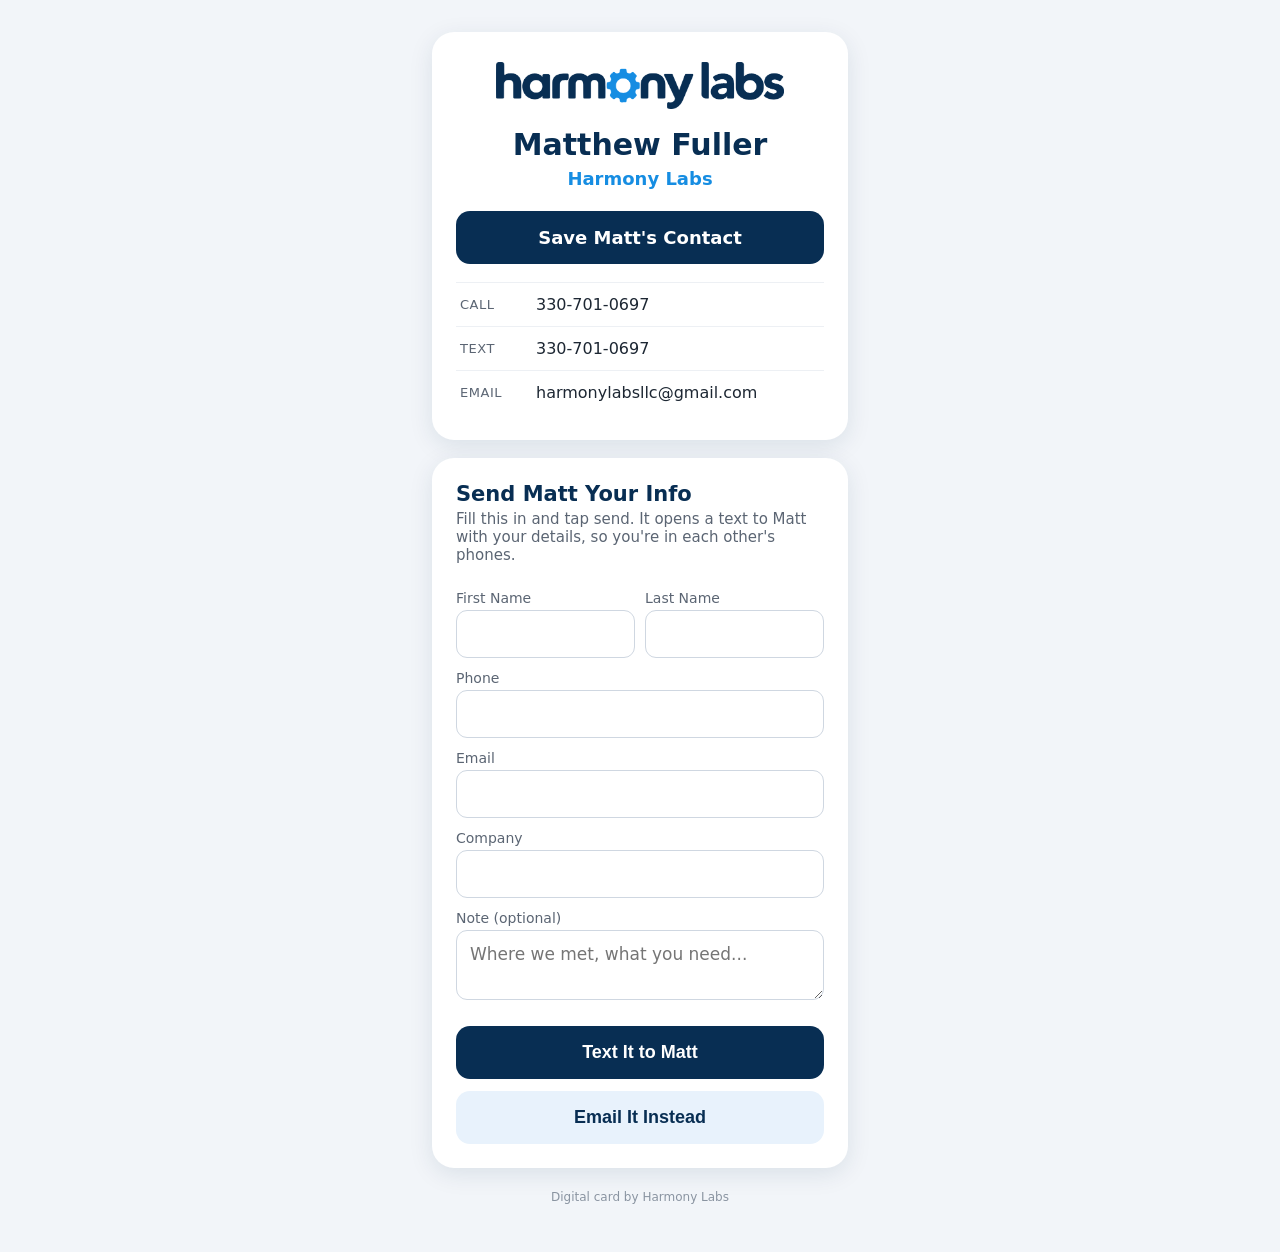
==== matt/index.html @ 191f4766 "Digital contact cards: Matt Fuller (Harmony Labs) Co-Authored-By: Claude Opus 5.5 <noreply@anthropic" ====
<!DOCTYPE html>
<html lang="en">
<head>
<meta charset="utf-8">
<meta name="viewport" content="width=device-width, initial-scale=1">
<title>Matthew Fuller | Harmony Labs</title>
<meta name="robots" content="noindex">
<style>
  :root { --dark: #082E53; --accent: #168DE2; }
  * { box-sizing: border-box; }
  body { margin: 0; font-family: system-ui, -apple-system, "Segoe UI", Roboto, sans-serif;
         background: #f2f5f9; color: #1d2733; }
  .card { max-width: 460px; margin: 0 auto; padding: 32px 22px 48px; }
  .top { background: #fff; border-radius: 22px; padding: 30px 24px 26px; text-align: center;
          box-shadow: 0 6px 24px rgba(8, 46, 83, .10); }
  .logo { max-width: 78%; max-height: 90px; margin: 0 auto 18px; display: block; }
  h1 { margin: 0; font-size: 30px; color: var(--dark); }
  .sub { margin: 6px 0 0; color: var(--accent); font-size: 18px; font-weight: 600; }
  .tag { margin: 10px 0 0; color: #5b6573; font-size: 15px; }
  .btn { display: block; width: 100%; padding: 16px; border: 0; border-radius: 14px;
          font-size: 18px; font-weight: 700; text-align: center; text-decoration: none;
          cursor: pointer; margin-top: 12px; }
  .primary { background: var(--dark); color: #fff; margin-top: 22px; }
  .secondary { background: #e8f2fc; color: var(--dark); }
  .rows { margin-top: 18px; text-align: left; }
  .rows a { display: flex; gap: 12px; align-items: center; padding: 12px 4px;
             border-top: 1px solid #edf0f4; color: #1d2733; text-decoration: none; font-size: 16px; }
  .rows span { width: 64px; color: #5b6573; font-size: 13px; text-transform: uppercase; letter-spacing: .04em; }
  .share { background: #fff; border-radius: 22px; padding: 24px; margin-top: 18px;
            box-shadow: 0 6px 24px rgba(8, 46, 83, .10); }
  h2 { margin: 0 0 4px; font-size: 21px; color: var(--dark); }
  .hint { margin: 0 0 14px; color: #5b6573; font-size: 15px; }
  label { display: block; font-size: 14px; color: #5b6573; margin: 12px 0 4px; }
  input, textarea { width: 100%; padding: 13px; font-size: 17px; border: 1px solid #cfd7e1;
                     border-radius: 11px; font-family: inherit; }
  textarea { min-height: 70px; }
  .two { display: flex; gap: 10px; } .two > div { flex: 1; }
  .err { color: #b3261e; font-size: 14px; margin-top: 10px; display: none; }
  .foot { text-align: center; color: #8a94a1; font-size: 12px; margin-top: 22px; }
</style>
</head>
<body>
<div class="card">
  <div class="top">
    <img class="logo" src="../assets/harmony-labs-logo.png" alt="Harmony Labs logo">
    <h1>Matthew Fuller</h1>
    <p class="sub">Harmony Labs</p>
    
    <a class="btn primary" href="contact.vcf">Save Matt's Contact</a>
    <div class="rows">
      <a href="tel:+13307010697"><span>Call</span>330-701-0697</a>
      <a href="sms:+13307010697"><span>Text</span>330-701-0697</a>
      <a href="mailto:harmonylabsllc@gmail.com"><span>Email</span>harmonylabsllc@gmail.com</a>
    </div>
  </div>

  <div class="share">
    <h2>Send Matt Your Info</h2>
    <p class="hint">Fill this in and tap send. It opens a text to Matt with your details, so you're in each other's phones.</p>
    <div class="two">
      <div><label for="fn">First Name</label><input id="fn" autocomplete="given-name"></div>
      <div><label for="ln">Last Name</label><input id="ln" autocomplete="family-name"></div>
    </div>
    <label for="ph">Phone</label><input id="ph" type="tel" autocomplete="tel">
    <label for="em">Email</label><input id="em" type="email" autocomplete="email">
    <label for="co">Company</label><input id="co" autocomplete="organization">
    <label for="nt">Note (optional)</label><textarea id="nt" placeholder="Where we met, what you need..."></textarea>
    <div class="err" id="err">Please add your name and a phone or email.</div>
    <button class="btn primary" id="sendText" type="button">Text It to Matt</button>
    <button class="btn secondary" id="sendEmail" type="button">Email It Instead</button>
  </div>
  <div class="foot">Digital card by Harmony Labs</div>
</div>
<script>
  var TEXT_TO = "+13307010697";
  var EMAIL_TO = "harmonylabsllc@gmail.com";
  function v(id) { return document.getElementById(id).value.trim(); }
  function message() {
    var name = (v("fn") + " " + v("ln")).trim();
    if (!name || (!v("ph") && !v("em"))) {
      document.getElementById("err").style.display = "block";
      return null;
    }
    document.getElementById("err").style.display = "none";
    var m = ["New contact from your card:", "Name: " + name];
    if (v("co")) m.push("Company: " + v("co"));
    if (v("ph")) m.push("Phone: " + v("ph"));
    if (v("em")) m.push("Email: " + v("em"));
    if (v("nt")) m.push("Note: " + v("nt"));
    return { name: name, body: m.join("\n") };
  }
  document.getElementById("sendText").onclick = function () {
    var m = message(); if (!m) return;
    window.location.href = "sms:" + TEXT_TO + "?body=" + encodeURIComponent(m.body);
  };
  var eb = document.getElementById("sendEmail");
  if (eb) eb.onclick = function () {
    var m = message(); if (!m) return;
    window.location.href = "mailto:" + EMAIL_TO + "?subject=" +
      encodeURIComponent("New contact: " + m.name) + "&body=" + encodeURIComponent(m.body);
  };
</script>
</body>
</html>
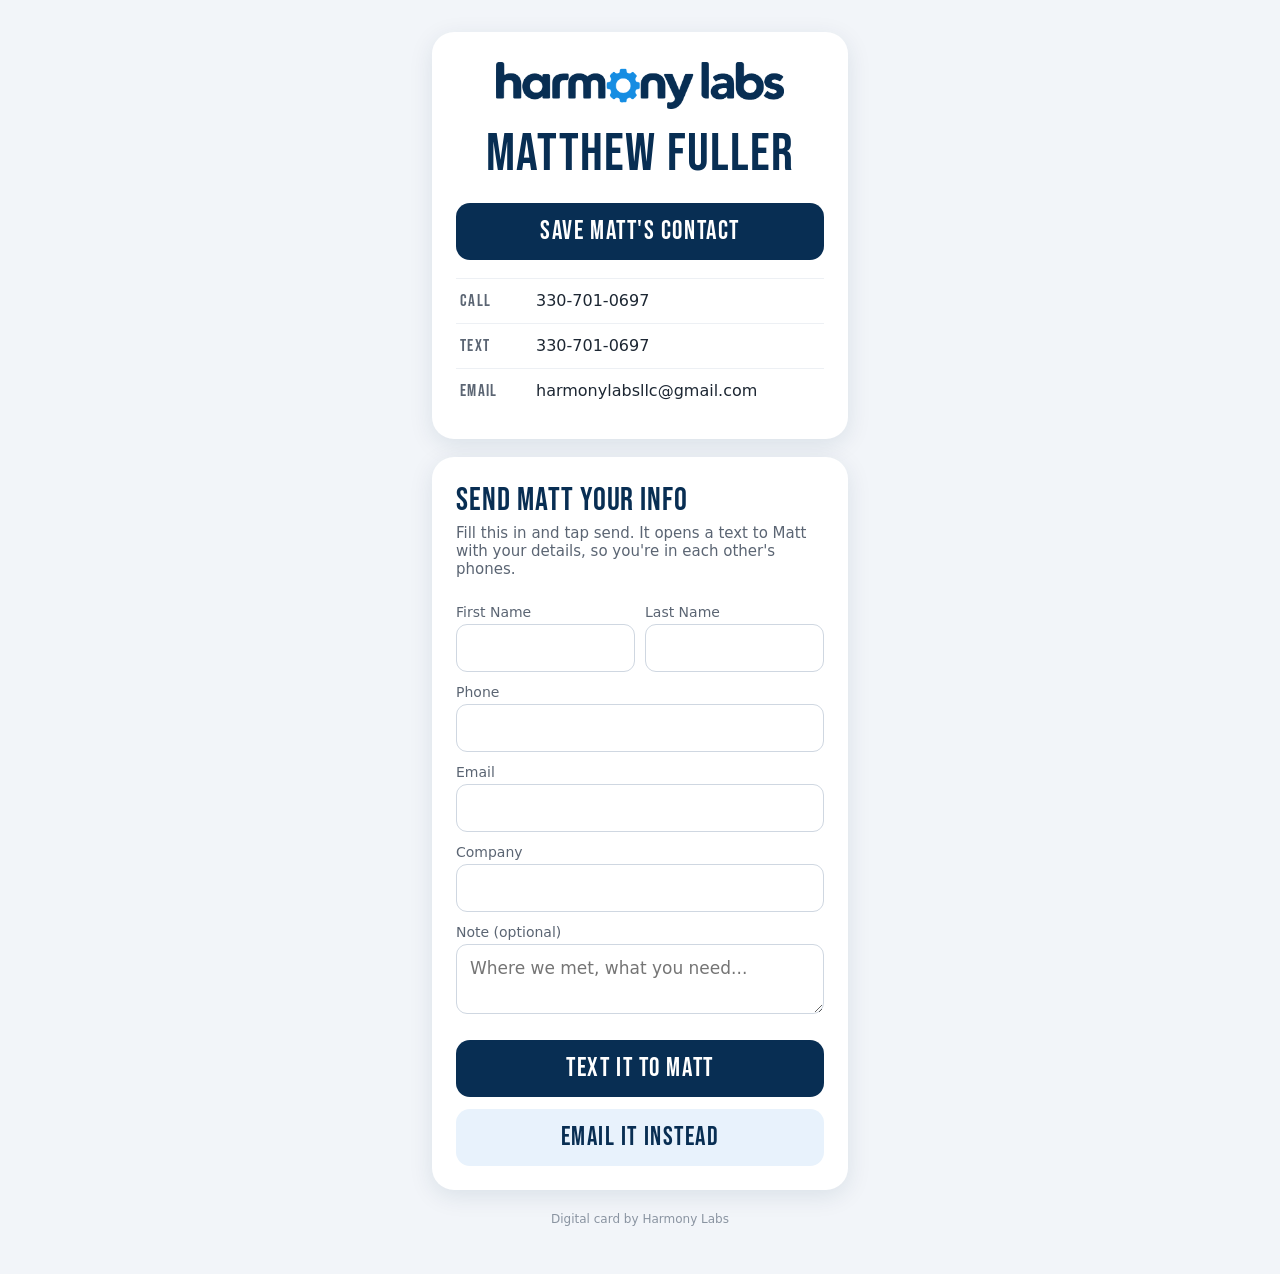
==== commit 52590731: "Card style: Bebas Neue headings, drop repeated business name under logo Co-Authored-By: Claude Opus " ====
--- a/matt/index.html
+++ b/matt/index.html
@@ -5,8 +5,11 @@
 <meta name="viewport" content="width=device-width, initial-scale=1">
 <title>Matthew Fuller | Harmony Labs</title>
 <meta name="robots" content="noindex">
+<link rel="preconnect" href="https://fonts.googleapis.com">
+<link rel="preconnect" href="https://fonts.gstatic.com" crossorigin>
+<link href="https://fonts.googleapis.com/css2?family=Bebas+Neue&display=swap" rel="stylesheet">
 <style>
-  :root { --dark: #082E53; --accent: #168DE2; }
+  :root { --dark: #082E53; --accent: #168DE2; --head: "Bebas Neue", Impact, "Arial Narrow", sans-serif; }
   * { box-sizing: border-box; }
   body { margin: 0; font-family: system-ui, -apple-system, "Segoe UI", Roboto, sans-serif;
          background: #f2f5f9; color: #1d2733; }
@@ -14,21 +17,21 @@
   .top { background: #fff; border-radius: 22px; padding: 30px 24px 26px; text-align: center;
           box-shadow: 0 6px 24px rgba(8, 46, 83, .10); }
   .logo { max-width: 78%; max-height: 90px; margin: 0 auto 18px; display: block; }
-  h1 { margin: 0; font-size: 30px; color: var(--dark); }
-  .sub { margin: 6px 0 0; color: var(--accent); font-size: 18px; font-weight: 600; }
+  h1 { margin: 0; font-family: var(--head); font-weight: 400; font-size: 54px; letter-spacing: .02em; line-height: 1; color: var(--dark); }
+  .sub { margin: 8px 0 0; color: var(--accent); font-family: var(--head); font-weight: 400; font-size: 24px; letter-spacing: .08em; }
   .tag { margin: 10px 0 0; color: #5b6573; font-size: 15px; }
-  .btn { display: block; width: 100%; padding: 16px; border: 0; border-radius: 14px;
-          font-size: 18px; font-weight: 700; text-align: center; text-decoration: none;
+  .btn { display: block; width: 100%; padding: 13px; border: 0; border-radius: 14px;
+          font-family: var(--head); font-size: 26px; font-weight: 400; letter-spacing: .06em; text-align: center; text-decoration: none;
           cursor: pointer; margin-top: 12px; }
   .primary { background: var(--dark); color: #fff; margin-top: 22px; }
   .secondary { background: #e8f2fc; color: var(--dark); }
   .rows { margin-top: 18px; text-align: left; }
   .rows a { display: flex; gap: 12px; align-items: center; padding: 12px 4px;
              border-top: 1px solid #edf0f4; color: #1d2733; text-decoration: none; font-size: 16px; }
-  .rows span { width: 64px; color: #5b6573; font-size: 13px; text-transform: uppercase; letter-spacing: .04em; }
+  .rows span { width: 64px; color: #5b6573; font-family: var(--head); font-size: 17px; text-transform: uppercase; letter-spacing: .08em; }
   .share { background: #fff; border-radius: 22px; padding: 24px; margin-top: 18px;
             box-shadow: 0 6px 24px rgba(8, 46, 83, .10); }
-  h2 { margin: 0 0 4px; font-size: 21px; color: var(--dark); }
+  h2 { margin: 0 0 4px; font-family: var(--head); font-weight: 400; font-size: 32px; letter-spacing: .03em; color: var(--dark); }
   .hint { margin: 0 0 14px; color: #5b6573; font-size: 15px; }
   label { display: block; font-size: 14px; color: #5b6573; margin: 12px 0 4px; }
   input, textarea { width: 100%; padding: 13px; font-size: 17px; border: 1px solid #cfd7e1;
@@ -44,7 +47,7 @@
   <div class="top">
     <img class="logo" src="../assets/harmony-labs-logo.png" alt="Harmony Labs logo">
     <h1>Matthew Fuller</h1>
-    <p class="sub">Harmony Labs</p>
+    
     
     <a class="btn primary" href="contact.vcf">Save Matt's Contact</a>
     <div class="rows">
